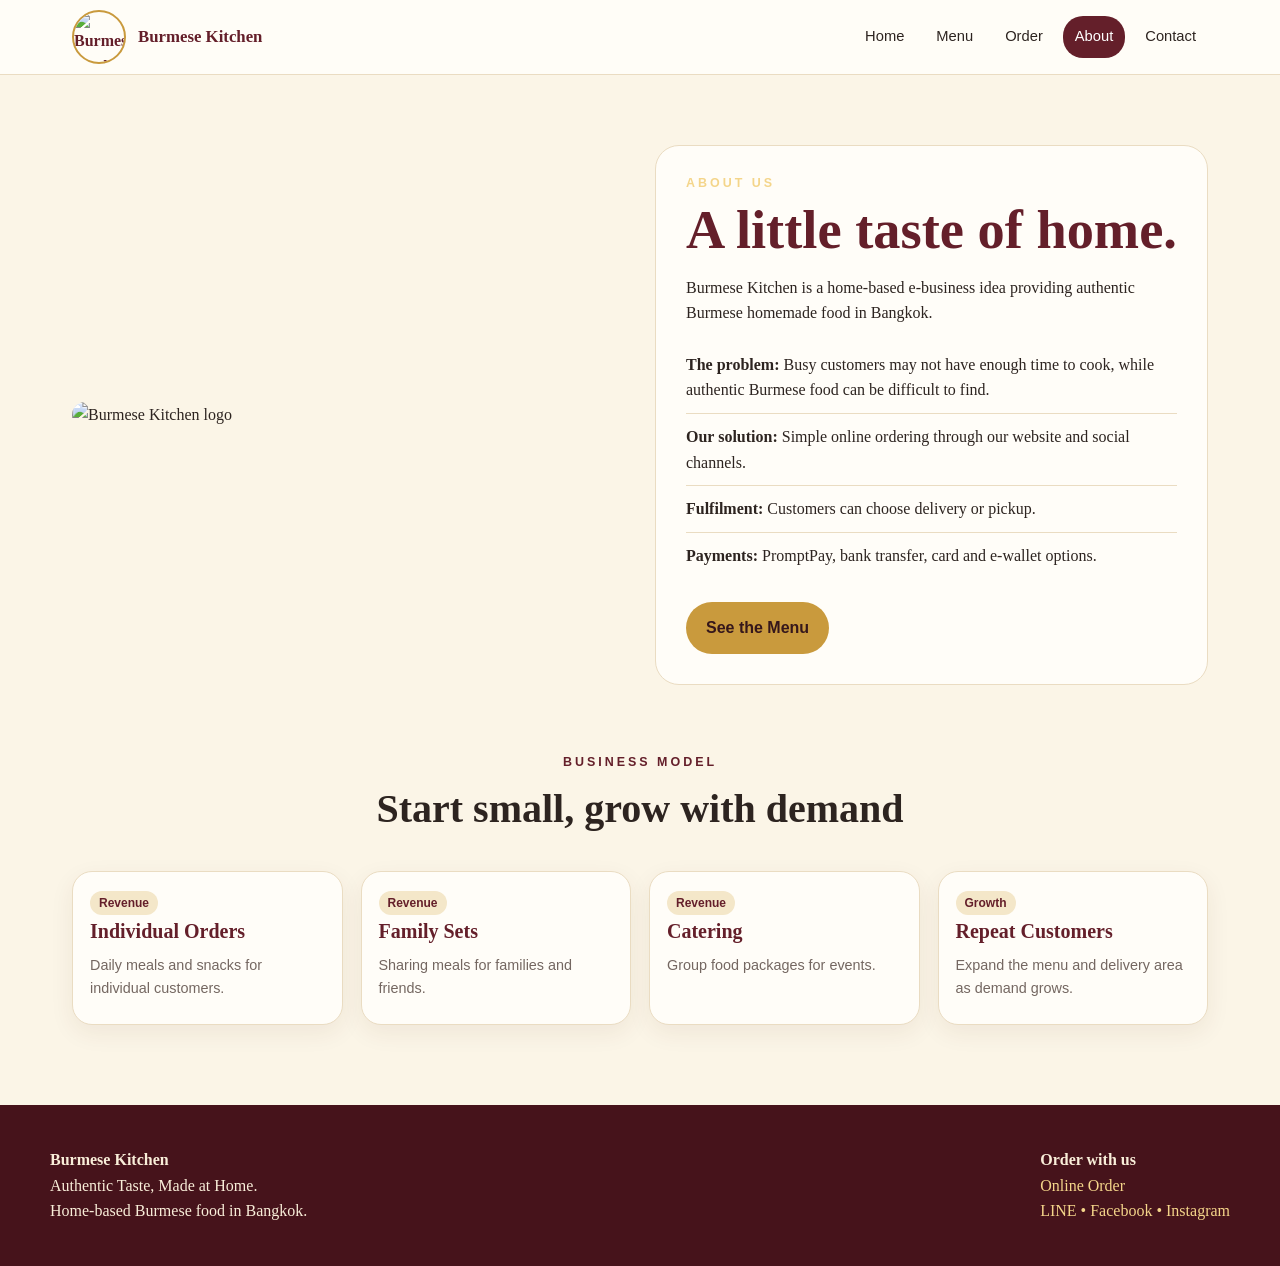
==== about.html @ 4fe1f5bb "Add files via upload" ====
<!doctype html>
<html lang="en">
<head>
<meta charset="utf-8">
<meta name="viewport" content="width=device-width, initial-scale=1">
<title>About | Burmese Kitchen</title>
<meta name="description" content="Burmese Kitchen — Authentic Taste, Made at Home. Homemade Burmese food in Bangkok.">
<link rel="stylesheet" href="style.css">
</head>
<body>
<nav class="nav"><div class="nav-inner">
<a class="brand" href="index.html"><img src="images/logo.jpeg" alt="Burmese Kitchen logo"><span>Burmese Kitchen</span></a>
<div class="links"><a class="" href="index.html">Home</a><a class="" href="menu.html">Menu</a><a class="" href="order.html">Order</a><a class="active" href="about.html">About</a><a class="" href="contact.html">Contact</a></div>
</div></nav>

<main>
<section class="section"><div class="split">
<img src="images/logo.jpeg" alt="Burmese Kitchen logo">
<div class="panel"><div class="kicker">About us</div><h1 style="color:var(--wine);font-size:3.4rem">A little taste of home.</h1>
<p>Burmese Kitchen is a home-based e-business idea providing authentic Burmese homemade food in Bangkok.</p>
<ul class="list"><li><strong>The problem:</strong> Busy customers may not have enough time to cook, while authentic Burmese food can be difficult to find.</li><li><strong>Our solution:</strong> Simple online ordering through our website and social channels.</li><li><strong>Fulfilment:</strong> Customers can choose delivery or pickup.</li><li><strong>Payments:</strong> PromptPay, bank transfer, card and e-wallet options.</li></ul>
<a class="btn" href="menu.html">See the Menu</a></div>
</div></section>
<section class="section"><div class="section-head"><div class="kicker">Business model</div><h2>Start small, grow with demand</h2></div>
<div class="grid">
<div class="card"><div class="card-body"><span class="badge">Revenue</span><h3>Individual Orders</h3><p>Daily meals and snacks for individual customers.</p></div></div>
<div class="card"><div class="card-body"><span class="badge">Revenue</span><h3>Family Sets</h3><p>Sharing meals for families and friends.</p></div></div>
<div class="card"><div class="card-body"><span class="badge">Revenue</span><h3>Catering</h3><p>Group food packages for events.</p></div></div>
<div class="card"><div class="card-body"><span class="badge">Growth</span><h3>Repeat Customers</h3><p>Expand the menu and delivery area as demand grows.</p></div></div>
</div></section>
</main>

<footer><div class="footer-inner">
<div><strong>Burmese Kitchen</strong><br>Authentic Taste, Made at Home.<br>Home-based Burmese food in Bangkok.</div>
<div><strong>Order with us</strong><br><a href="order.html">Online Order</a><br><a href="contact.html">LINE • Facebook • Instagram</a></div>
</div></footer>
<script src="script.js"></script>
</body></html>
---- style.css ----
:root{
  --wine:#641f2a;
  --wine-dark:#46131b;
  --gold:#c99a3d;
  --cream:#fbf5e7;
  --paper:#fffdf8;
  --ink:#2d2420;
  --muted:#746761;
  --line:#eadcc2;
}
*{box-sizing:border-box}
html{scroll-behavior:smooth}
body{margin:0;font-family:Georgia,"Times New Roman",serif;color:var(--ink);background:var(--cream);line-height:1.6}
img{max-width:100%;display:block}
a{text-decoration:none;color:inherit}
.nav{position:sticky;top:0;z-index:20;background:rgba(255,253,248,.96);border-bottom:1px solid var(--line);backdrop-filter:blur(10px)}
.nav-inner{max-width:1180px;margin:auto;padding:10px 22px;display:flex;align-items:center;justify-content:space-between;gap:20px}
.brand{display:flex;align-items:center;gap:12px;font-weight:700;color:var(--wine)}
.brand img{width:54px;height:54px;object-fit:cover;border-radius:50%;border:2px solid var(--gold)}
.brand span{font-size:1.05rem}
.links{display:flex;gap:8px;flex-wrap:wrap}
.links a{padding:9px 12px;border-radius:20px;font-family:Arial,sans-serif;font-size:.92rem}
.links a:hover,.links a.active{background:var(--wine);color:white}
.hero{max-width:1180px;margin:28px auto;padding:0 22px}
.hero-card{position:relative;min-height:560px;border-radius:28px;overflow:hidden;background:#321a19;box-shadow:0 18px 50px rgba(70,30,20,.18)}
.hero-card img{width:100%;height:560px;object-fit:cover;filter:saturate(1.03)}
.hero-overlay{position:absolute;inset:0;background:linear-gradient(90deg,rgba(50,18,20,.9),rgba(50,18,20,.35),rgba(50,18,20,.08))}
.hero-copy{position:absolute;left:7%;top:50%;transform:translateY(-50%);max-width:560px;color:white}
.kicker{text-transform:uppercase;letter-spacing:3px;color:#f4d58a;font:700 .78rem Arial,sans-serif}
h1{font-size:clamp(3rem,7vw,5.8rem);line-height:.95;margin:15px 0 18px}
.hero-copy p{font-size:1.18rem;max-width:500px;color:#fff8ed}
.btn{display:inline-block;padding:13px 20px;border-radius:26px;background:var(--gold);color:#35171b;font-family:Arial,sans-serif;font-weight:700;margin:8px 8px 0 0;border:0;cursor:pointer}
.btn.secondary{background:white;color:var(--wine)}
.section{max-width:1180px;margin:70px auto;padding:0 22px}
.section-head{text-align:center;margin-bottom:30px}
.section-head .kicker{color:var(--wine)}
h2{font-size:2.5rem;margin:8px 0}
.subtitle{color:var(--muted);max-width:700px;margin:auto}
.grid{display:grid;grid-template-columns:repeat(4,1fr);gap:18px}
.card{background:var(--paper);border:1px solid var(--line);border-radius:20px;overflow:hidden;box-shadow:0 8px 24px rgba(80,45,25,.07)}
.card img{width:100%;height:210px;object-fit:cover}
.card-body{padding:17px}
.card h3{margin:0 0 5px;color:var(--wine);font-size:1.25rem}
.price{font:700 1.15rem Arial,sans-serif;color:var(--wine)}
.card p{margin:7px 0;color:var(--muted);font-family:Arial,sans-serif;font-size:.9rem}
.split{display:grid;grid-template-columns:1fr 1fr;gap:30px;align-items:center}
.split img{border-radius:24px;max-height:500px;width:100%;object-fit:cover}
.panel{background:var(--paper);border:1px solid var(--line);border-radius:24px;padding:30px}
.list{padding:0;list-style:none}
.list li{padding:10px 0;border-bottom:1px solid var(--line)}
.list li:last-child{border:0}
.quote{background:var(--wine);color:white;border-radius:24px;padding:40px;text-align:center}
.quote p{font-size:1.5rem;margin:0 auto 10px;max-width:800px}
footer{margin-top:80px;background:var(--wine-dark);color:#f9eed9;padding:42px 22px}
.footer-inner{max-width:1180px;margin:auto;display:flex;justify-content:space-between;gap:30px;flex-wrap:wrap}
footer a{color:#f4d58a}
.form-wrap{max-width:850px;margin:auto;background:var(--paper);padding:30px;border:1px solid var(--line);border-radius:24px}
label{display:block;font-family:Arial,sans-serif;font-weight:700;font-size:.9rem;margin:15px 0 6px}
input,select,textarea{width:100%;padding:13px 14px;border:1px solid #d9c8aa;border-radius:12px;background:white;font:1rem Arial,sans-serif}
textarea{min-height:110px;resize:vertical}
.total{margin-top:20px;padding:16px;border-radius:14px;background:#f6ead0;font:700 1.15rem Arial,sans-serif;color:var(--wine)}
.note{font: .9rem Arial,sans-serif;color:var(--muted)}
.badge{display:inline-block;background:#f4e7c9;color:var(--wine);padding:5px 9px;border-radius:20px;font:700 .75rem Arial,sans-serif}
@media(max-width:900px){.grid{grid-template-columns:repeat(2,1fr)}.split{grid-template-columns:1fr}.hero-card,.hero-card img{min-height:500px;height:500px}}
@media(max-width:620px){.nav-inner{align-items:flex-start}.links{justify-content:flex-end}.links a{padding:7px 8px;font-size:.8rem}.brand img{width:44px;height:44px}.hero-card,.hero-card img{min-height:580px;height:580px}.hero-copy{left:7%;right:7%}.hero-copy p{font-size:1rem}.grid{grid-template-columns:1fr}h2{font-size:2rem}}
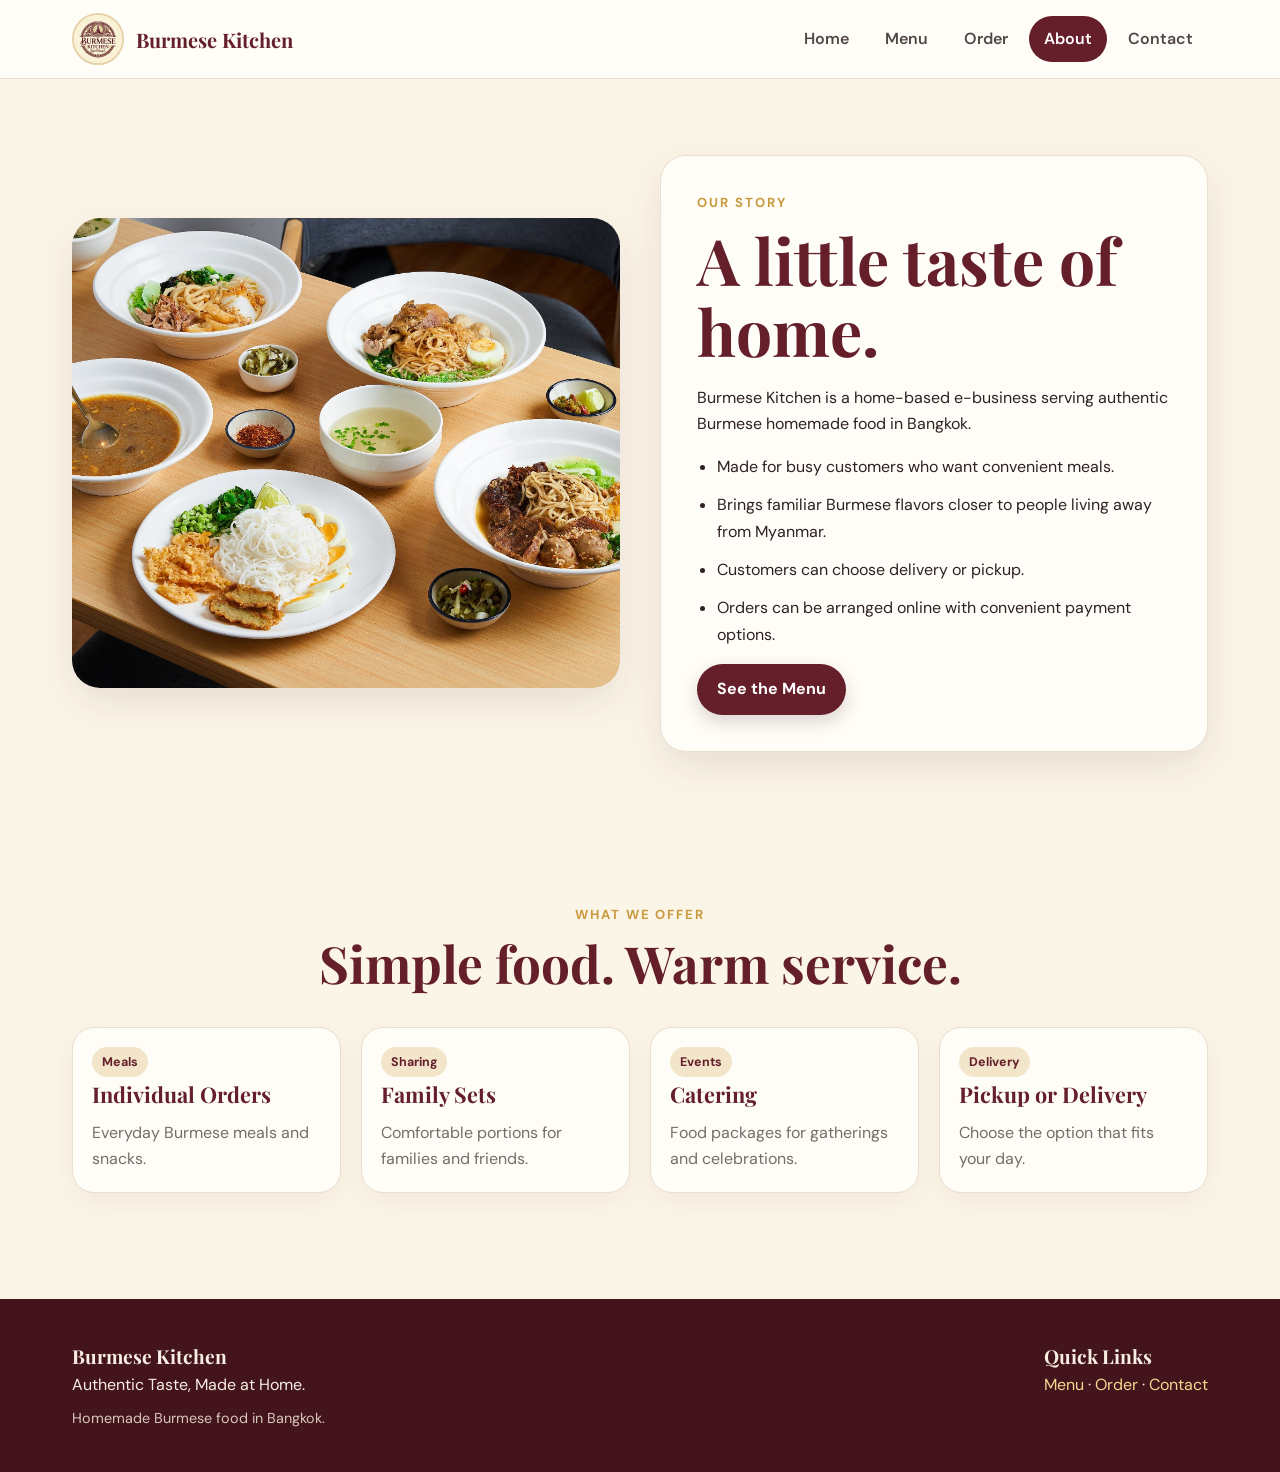
==== commit d8ea9298: "Add files via upload" ====
--- a/about.html
+++ b/about.html
@@ -1,38 +1,5 @@
-<!doctype html>
-<html lang="en">
-<head>
-<meta charset="utf-8">
-<meta name="viewport" content="width=device-width, initial-scale=1">
-<title>About | Burmese Kitchen</title>
-<meta name="description" content="Burmese Kitchen — Authentic Taste, Made at Home. Homemade Burmese food in Bangkok.">
-<link rel="stylesheet" href="style.css">
-</head>
-<body>
-<nav class="nav"><div class="nav-inner">
-<a class="brand" href="index.html"><img src="images/logo.jpeg" alt="Burmese Kitchen logo"><span>Burmese Kitchen</span></a>
-<div class="links"><a class="" href="index.html">Home</a><a class="" href="menu.html">Menu</a><a class="" href="order.html">Order</a><a class="active" href="about.html">About</a><a class="" href="contact.html">Contact</a></div>
-</div></nav>
-
-<main>
-<section class="section"><div class="split">
-<img src="images/logo.jpeg" alt="Burmese Kitchen logo">
-<div class="panel"><div class="kicker">About us</div><h1 style="color:var(--wine);font-size:3.4rem">A little taste of home.</h1>
-<p>Burmese Kitchen is a home-based e-business idea providing authentic Burmese homemade food in Bangkok.</p>
-<ul class="list"><li><strong>The problem:</strong> Busy customers may not have enough time to cook, while authentic Burmese food can be difficult to find.</li><li><strong>Our solution:</strong> Simple online ordering through our website and social channels.</li><li><strong>Fulfilment:</strong> Customers can choose delivery or pickup.</li><li><strong>Payments:</strong> PromptPay, bank transfer, card and e-wallet options.</li></ul>
-<a class="btn" href="menu.html">See the Menu</a></div>
-</div></section>
-<section class="section"><div class="section-head"><div class="kicker">Business model</div><h2>Start small, grow with demand</h2></div>
-<div class="grid">
-<div class="card"><div class="card-body"><span class="badge">Revenue</span><h3>Individual Orders</h3><p>Daily meals and snacks for individual customers.</p></div></div>
-<div class="card"><div class="card-body"><span class="badge">Revenue</span><h3>Family Sets</h3><p>Sharing meals for families and friends.</p></div></div>
-<div class="card"><div class="card-body"><span class="badge">Revenue</span><h3>Catering</h3><p>Group food packages for events.</p></div></div>
-<div class="card"><div class="card-body"><span class="badge">Growth</span><h3>Repeat Customers</h3><p>Expand the menu and delivery area as demand grows.</p></div></div>
-</div></section>
-</main>
-
-<footer><div class="footer-inner">
-<div><strong>Burmese Kitchen</strong><br>Authentic Taste, Made at Home.<br>Home-based Burmese food in Bangkok.</div>
-<div><strong>Order with us</strong><br><a href="order.html">Online Order</a><br><a href="contact.html">LINE • Facebook • Instagram</a></div>
-</div></footer>
-<script src="script.js"></script>
-</body></html>+<!doctype html><html lang="en"><head><meta charset="utf-8"><meta name="viewport" content="width=device-width,initial-scale=1"><title>About | Burmese Kitchen</title><link rel="stylesheet" href="style.css"></head><body>
+<nav class="nav"><div class="nav-inner"><a class="brand" href="index.html"><img src="images/logo.jpeg" alt="Burmese Kitchen logo"><span>Burmese Kitchen</span></a><div class="links"><a href="index.html">Home</a><a href="menu.html">Menu</a><a href="order.html">Order</a><a class="active" href="about.html">About</a><a href="contact.html">Contact</a></div></div></nav>
+<main><section class="section"><div class="split"><img src="images/family-meal.jpeg" alt="Burmese food shared at a table"><div class="panel"><div class="kicker">Our story</div><h1>A little taste of home.</h1><p>Burmese Kitchen is a home-based e-business serving authentic Burmese homemade food in Bangkok.</p><ul class="list"><li>Made for busy customers who want convenient meals.</li><li>Brings familiar Burmese flavors closer to people living away from Myanmar.</li><li>Customers can choose delivery or pickup.</li><li>Orders can be arranged online with convenient payment options.</li></ul><a class="btn" href="menu.html">See the Menu</a></div></div></section>
+<section class="section"><div class="section-head"><div class="kicker">What we offer</div><h2>Simple food. Warm service.</h2></div><div class="grid"><div class="card"><div class="card-body"><span class="badge">Meals</span><h3>Individual Orders</h3><p>Everyday Burmese meals and snacks.</p></div></div><div class="card"><div class="card-body"><span class="badge">Sharing</span><h3>Family Sets</h3><p>Comfortable portions for families and friends.</p></div></div><div class="card"><div class="card-body"><span class="badge">Events</span><h3>Catering</h3><p>Food packages for gatherings and celebrations.</p></div></div><div class="card"><div class="card-body"><span class="badge">Delivery</span><h3>Pickup or Delivery</h3><p>Choose the option that fits your day.</p></div></div></div></section></main>
+<footer><div class="footer-inner"><div><strong>Burmese Kitchen</strong><div>Authentic Taste, Made at Home.</div><div class="footer-note">Homemade Burmese food in Bangkok.</div></div><div><strong>Quick Links</strong><div><a href="menu.html">Menu</a> · <a href="order.html">Order</a> · <a href="contact.html">Contact</a></div></div></div></footer><script src="script.js"></script></body></html>
--- a/style.css
+++ b/style.css
@@ -1,66 +1,3 @@
-
-:root{
-  --wine:#641f2a;
-  --wine-dark:#46131b;
-  --gold:#c99a3d;
-  --cream:#fbf5e7;
-  --paper:#fffdf8;
-  --ink:#2d2420;
-  --muted:#746761;
-  --line:#eadcc2;
-}
-*{box-sizing:border-box}
-html{scroll-behavior:smooth}
-body{margin:0;font-family:Georgia,"Times New Roman",serif;color:var(--ink);background:var(--cream);line-height:1.6}
-img{max-width:100%;display:block}
-a{text-decoration:none;color:inherit}
-.nav{position:sticky;top:0;z-index:20;background:rgba(255,253,248,.96);border-bottom:1px solid var(--line);backdrop-filter:blur(10px)}
-.nav-inner{max-width:1180px;margin:auto;padding:10px 22px;display:flex;align-items:center;justify-content:space-between;gap:20px}
-.brand{display:flex;align-items:center;gap:12px;font-weight:700;color:var(--wine)}
-.brand img{width:54px;height:54px;object-fit:cover;border-radius:50%;border:2px solid var(--gold)}
-.brand span{font-size:1.05rem}
-.links{display:flex;gap:8px;flex-wrap:wrap}
-.links a{padding:9px 12px;border-radius:20px;font-family:Arial,sans-serif;font-size:.92rem}
-.links a:hover,.links a.active{background:var(--wine);color:white}
-.hero{max-width:1180px;margin:28px auto;padding:0 22px}
-.hero-card{position:relative;min-height:560px;border-radius:28px;overflow:hidden;background:#321a19;box-shadow:0 18px 50px rgba(70,30,20,.18)}
-.hero-card img{width:100%;height:560px;object-fit:cover;filter:saturate(1.03)}
-.hero-overlay{position:absolute;inset:0;background:linear-gradient(90deg,rgba(50,18,20,.9),rgba(50,18,20,.35),rgba(50,18,20,.08))}
-.hero-copy{position:absolute;left:7%;top:50%;transform:translateY(-50%);max-width:560px;color:white}
-.kicker{text-transform:uppercase;letter-spacing:3px;color:#f4d58a;font:700 .78rem Arial,sans-serif}
-h1{font-size:clamp(3rem,7vw,5.8rem);line-height:.95;margin:15px 0 18px}
-.hero-copy p{font-size:1.18rem;max-width:500px;color:#fff8ed}
-.btn{display:inline-block;padding:13px 20px;border-radius:26px;background:var(--gold);color:#35171b;font-family:Arial,sans-serif;font-weight:700;margin:8px 8px 0 0;border:0;cursor:pointer}
-.btn.secondary{background:white;color:var(--wine)}
-.section{max-width:1180px;margin:70px auto;padding:0 22px}
-.section-head{text-align:center;margin-bottom:30px}
-.section-head .kicker{color:var(--wine)}
-h2{font-size:2.5rem;margin:8px 0}
-.subtitle{color:var(--muted);max-width:700px;margin:auto}
-.grid{display:grid;grid-template-columns:repeat(4,1fr);gap:18px}
-.card{background:var(--paper);border:1px solid var(--line);border-radius:20px;overflow:hidden;box-shadow:0 8px 24px rgba(80,45,25,.07)}
-.card img{width:100%;height:210px;object-fit:cover}
-.card-body{padding:17px}
-.card h3{margin:0 0 5px;color:var(--wine);font-size:1.25rem}
-.price{font:700 1.15rem Arial,sans-serif;color:var(--wine)}
-.card p{margin:7px 0;color:var(--muted);font-family:Arial,sans-serif;font-size:.9rem}
-.split{display:grid;grid-template-columns:1fr 1fr;gap:30px;align-items:center}
-.split img{border-radius:24px;max-height:500px;width:100%;object-fit:cover}
-.panel{background:var(--paper);border:1px solid var(--line);border-radius:24px;padding:30px}
-.list{padding:0;list-style:none}
-.list li{padding:10px 0;border-bottom:1px solid var(--line)}
-.list li:last-child{border:0}
-.quote{background:var(--wine);color:white;border-radius:24px;padding:40px;text-align:center}
-.quote p{font-size:1.5rem;margin:0 auto 10px;max-width:800px}
-footer{margin-top:80px;background:var(--wine-dark);color:#f9eed9;padding:42px 22px}
-.footer-inner{max-width:1180px;margin:auto;display:flex;justify-content:space-between;gap:30px;flex-wrap:wrap}
-footer a{color:#f4d58a}
-.form-wrap{max-width:850px;margin:auto;background:var(--paper);padding:30px;border:1px solid var(--line);border-radius:24px}
-label{display:block;font-family:Arial,sans-serif;font-weight:700;font-size:.9rem;margin:15px 0 6px}
-input,select,textarea{width:100%;padding:13px 14px;border:1px solid #d9c8aa;border-radius:12px;background:white;font:1rem Arial,sans-serif}
-textarea{min-height:110px;resize:vertical}
-.total{margin-top:20px;padding:16px;border-radius:14px;background:#f6ead0;font:700 1.15rem Arial,sans-serif;color:var(--wine)}
-.note{font: .9rem Arial,sans-serif;color:var(--muted)}
-.badge{display:inline-block;background:#f4e7c9;color:var(--wine);padding:5px 9px;border-radius:20px;font:700 .75rem Arial,sans-serif}
-@media(max-width:900px){.grid{grid-template-columns:repeat(2,1fr)}.split{grid-template-columns:1fr}.hero-card,.hero-card img{min-height:500px;height:500px}}
-@media(max-width:620px){.nav-inner{align-items:flex-start}.links{justify-content:flex-end}.links a{padding:7px 8px;font-size:.8rem}.brand img{width:44px;height:44px}.hero-card,.hero-card img{min-height:580px;height:580px}.hero-copy{left:7%;right:7%}.hero-copy p{font-size:1rem}.grid{grid-template-columns:1fr}h2{font-size:2rem}}
+@import url('https://fonts.googleapis.com/css2?family=DM+Sans:wght@400;500;600;700&family=Playfair+Display:wght@600;700&display=swap');
+:root{--wine:#641f2a;--wine2:#43141c;--gold:#c99a3d;--cream:#fbf5e8;--paper:#fffdf8;--ink:#2e2221;--muted:#766c69;--line:#eadfce;--shadow:0 14px 40px rgba(65,25,30,.10)}
+*{box-sizing:border-box}html{scroll-behavior:smooth}body{margin:0;font-family:'DM Sans',Arial,sans-serif;color:var(--ink);background:var(--cream);line-height:1.65}a{color:inherit;text-decoration:none}img{max-width:100%;display:block}.nav{position:sticky;top:0;z-index:20;background:rgba(255,253,248,.96);backdrop-filter:blur(10px);border-bottom:1px solid var(--line)}.nav-inner{max-width:1180px;margin:auto;padding:13px 22px;display:flex;align-items:center;justify-content:space-between;gap:20px}.brand{display:flex;align-items:center;gap:12px;font-family:'Playfair Display',serif;font-size:1.25rem;font-weight:700;color:var(--wine)}.brand img{width:52px;height:52px;border-radius:50%;object-fit:cover;border:2px solid #e6d2a6}.links{display:flex;align-items:center;gap:6px;flex-wrap:wrap}.links a{padding:10px 15px;border-radius:24px;font-weight:600;color:#514846}.links a:hover,.links a.active{background:var(--wine);color:#fff}.hero{max-width:1180px;margin:28px auto 0;padding:0 22px}.hero-card{height:570px;position:relative;overflow:hidden;border-radius:30px;box-shadow:var(--shadow);background:#2b1718}.hero-card>img{width:100%;height:100%;object-fit:cover}.hero-overlay{position:absolute;inset:0;background:linear-gradient(90deg,rgba(48,15,19,.88) 0%,rgba(48,15,19,.60) 45%,rgba(48,15,19,.08) 80%)}.hero-copy{position:absolute;left:8%;top:50%;transform:translateY(-50%);max-width:600px;color:#fff}.kicker{font-size:.82rem;letter-spacing:.15em;text-transform:uppercase;font-weight:700;color:var(--gold);margin-bottom:10px}.hero h1,.section h1,.section h2{font-family:'Playfair Display',serif;line-height:1.12;margin:0 0 18px}.hero h1{font-size:clamp(3rem,7vw,5.8rem)}.hero p{font-size:1.08rem;max-width:570px;color:#f9eee6;margin-bottom:26px}.btn{display:inline-flex;align-items:center;justify-content:center;border:0;border-radius:999px;padding:12px 20px;background:var(--wine);color:#fff;font-weight:700;cursor:pointer;transition:.2s;box-shadow:0 7px 18px rgba(67,20,28,.18)}.btn:hover{transform:translateY(-2px);background:var(--wine2)}.btn.gold{background:var(--gold);color:#2e2221}.btn.secondary{background:rgba(255,255,255,.14);border:1px solid rgba(255,255,255,.65);margin-left:8px}.section{max-width:1180px;margin:0 auto;padding:76px 22px}.section-head{text-align:center;max-width:760px;margin:0 auto 34px}.section h2{font-size:clamp(2.1rem,4vw,3.3rem);color:var(--wine)}.section h1{font-size:clamp(2.5rem,5vw,4.3rem);color:var(--wine)}.subtitle{color:var(--muted);font-size:1.05rem}.grid{display:grid;grid-template-columns:repeat(4,1fr);gap:20px}.card{background:var(--paper);border:1px solid var(--line);border-radius:22px;overflow:hidden;box-shadow:0 8px 24px rgba(70,35,30,.06);transition:.2s}.card:hover{transform:translateY(-4px);box-shadow:var(--shadow)}.card>img{width:100%;height:220px;object-fit:cover}.card-body{padding:19px}.card h3{font-family:'Playfair Display',serif;font-size:1.35rem;color:var(--wine);margin:0 0 5px}.card p{margin:7px 0 0;color:var(--muted)}.price{display:inline-block;font-weight:800;color:var(--wine);font-size:1.05rem}.quote{background:var(--wine);color:#fff;border-radius:28px;padding:50px;text-align:center;box-shadow:var(--shadow)}.quote p{font-family:'Playfair Display',serif;font-size:2rem;max-width:800px;margin:0 auto 10px}.quote span{color:#ead3a0}.split{display:grid;grid-template-columns:1fr 1fr;gap:40px;align-items:center}.split>img{width:100%;height:470px;object-fit:cover;border-radius:28px;box-shadow:var(--shadow)}.panel{background:var(--paper);border:1px solid var(--line);border-radius:26px;padding:36px;box-shadow:var(--shadow)}.list{padding-left:20px}.list li{margin:12px 0}.badge{display:inline-block;background:#f2e5c9;color:var(--wine);padding:5px 10px;border-radius:999px;font-size:.78rem;font-weight:700}.form-wrap{max-width:760px;margin:auto;background:var(--paper);border:1px solid var(--line);border-radius:28px;padding:32px;box-shadow:var(--shadow)}label{display:block;font-weight:700;color:var(--wine);margin:16px 0 7px}input,select,textarea{width:100%;padding:13px 14px;border:1px solid #d9cbbb;border-radius:12px;background:#fff;color:var(--ink);font:inherit;outline:none}input:focus,select:focus,textarea:focus{border-color:var(--gold);box-shadow:0 0 0 3px rgba(201,154,61,.14)}textarea{min-height:110px;resize:vertical}.total{margin:20px 0;padding:16px;border-radius:14px;background:#f7edd9;color:var(--wine);font-weight:800;font-size:1.1rem}.success{margin-top:18px;padding:15px;border-radius:14px;background:#edf7ed;color:#2f6b3a;font-weight:700}.contact-grid{grid-template-columns:repeat(3,1fr)}.contact-card{padding:28px;text-align:center}.contact-icon{width:58px;height:58px;border-radius:50%;background:#f2e5c9;color:var(--wine);display:grid;place-items:center;margin:0 auto 15px;font-size:1.5rem;font-weight:800}.contact-card h3{margin-bottom:6px}.mini{font-size:.9rem;color:var(--muted)}footer{background:var(--wine2);color:#f8eee3;margin-top:30px}.footer-inner{max-width:1180px;margin:auto;padding:42px 22px;display:flex;justify-content:space-between;gap:30px}.footer-inner strong{font-family:'Playfair Display',serif;font-size:1.2rem}.footer-inner a{color:#f5d991}.footer-note{color:#d8c6bd;font-size:.9rem;margin-top:8px}@media(max-width:900px){.grid{grid-template-columns:repeat(2,1fr)}.split{grid-template-columns:1fr}.hero-card{height:520px}.hero-copy{left:7%;right:7%}}@media(max-width:620px){.nav-inner{align-items:flex-start}.brand span{display:none}.links{justify-content:flex-end}.links a{padding:8px 10px;font-size:.9rem}.hero{margin-top:16px}.hero-card{height:570px;border-radius:22px}.hero-overlay{background:linear-gradient(90deg,rgba(48,15,19,.86),rgba(48,15,19,.35))}.hero h1{font-size:3rem}.hero p{font-size:1rem}.grid,.contact-grid{grid-template-columns:1fr}.section{padding:55px 18px}.quote{padding:34px 22px}.quote p{font-size:1.55rem}.panel,.form-wrap{padding:23px}.footer-inner{flex-direction:column}.btn.secondary{margin:10px 0 0}}
